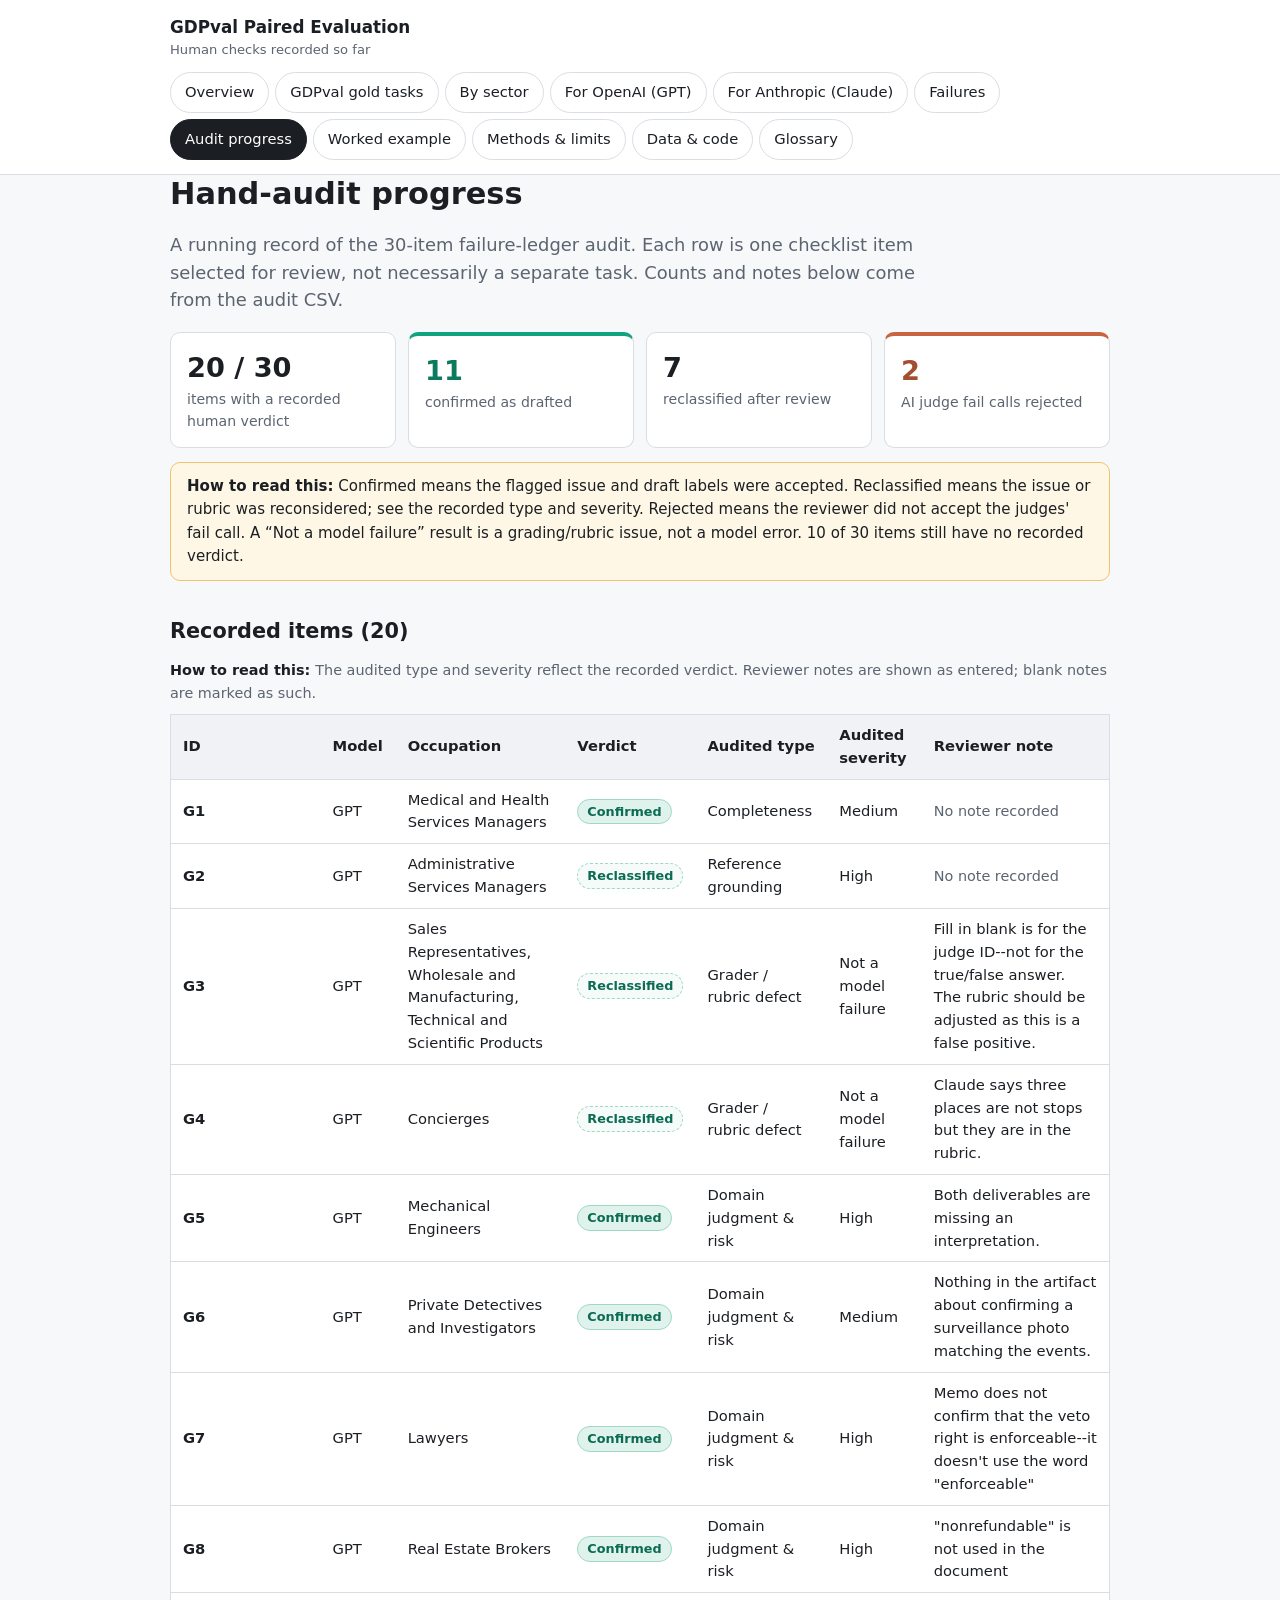
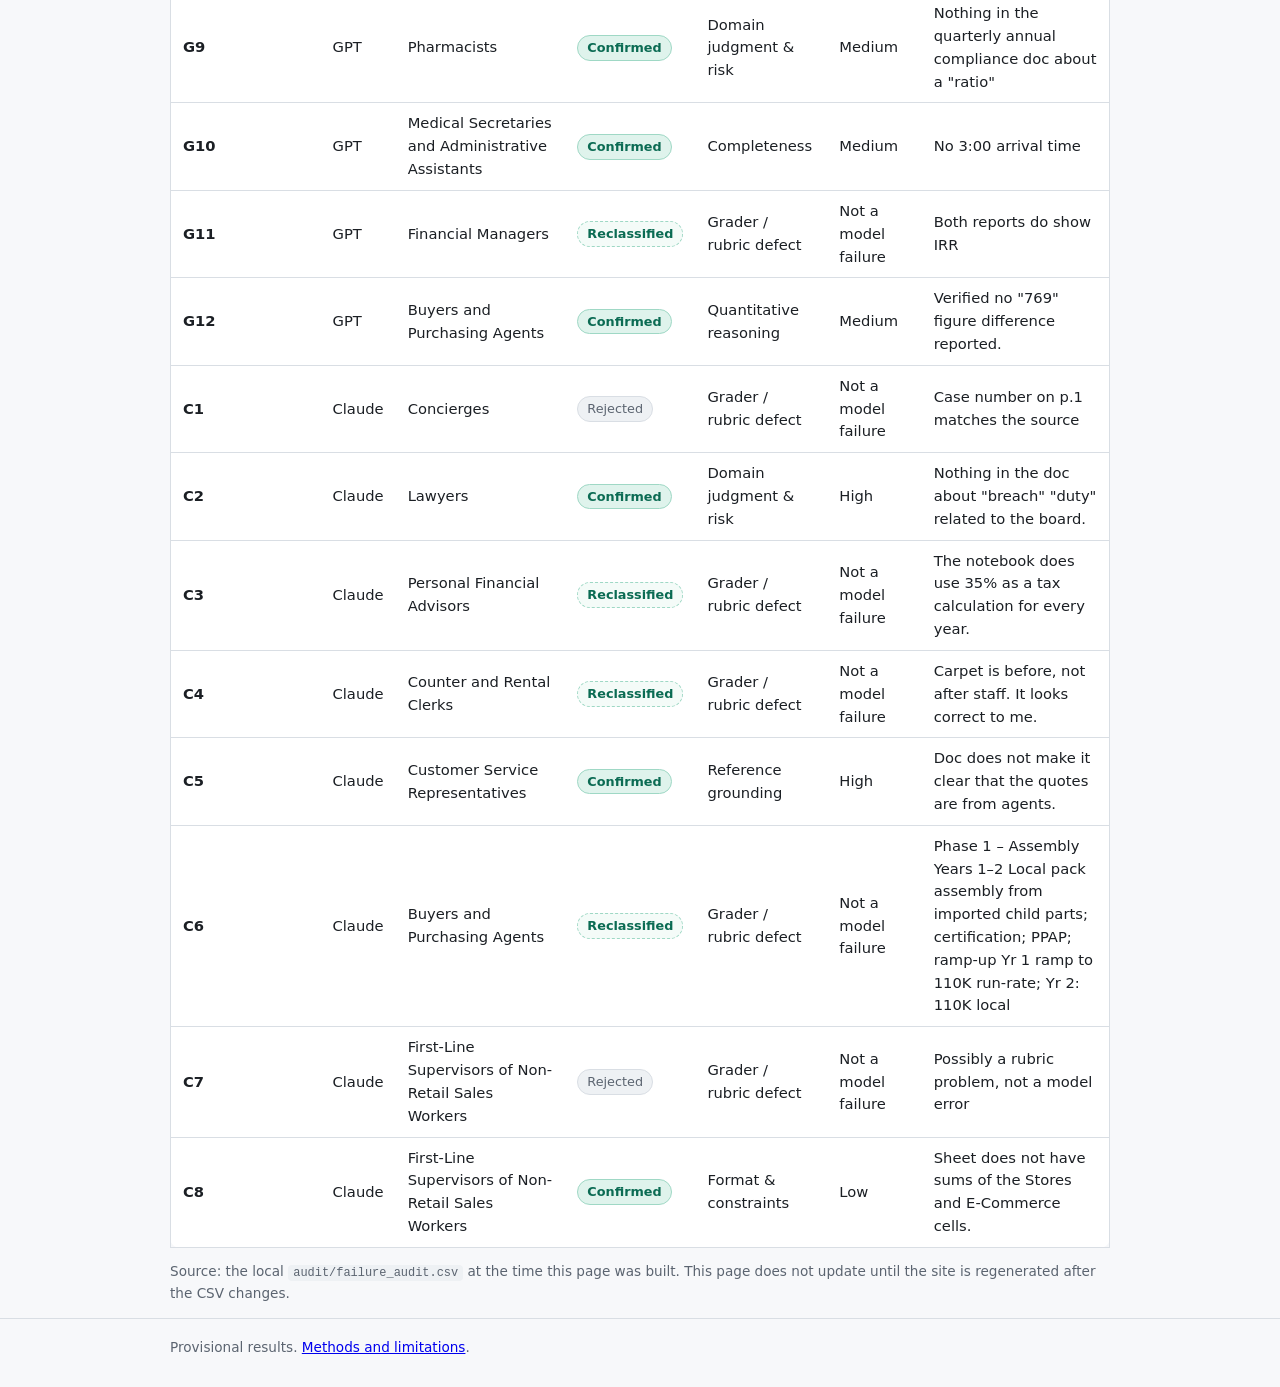
==== audit.html @ f873a6ce "Add hand-audit progress page Co-authored-by: Copilot <223556219+Copilot@users.noreply.github.com>" ====
<!doctype html>
<html lang="en">
<head>
  <meta charset="utf-8">
  <meta name="viewport" content="width=device-width, initial-scale=1">
  <title>Audit progress · GDPval Paired Evaluation</title>
  <link rel="stylesheet" href="styles.css">
</head>
<body>
<header class="site">
  <div class="wrap">
    <div class="brand">GDPval Paired Evaluation<small>Human checks recorded so far</small></div>
    <nav class="tabs" aria-label="Sections">
      <a href="index.html">Overview</a>
      <a href="tasks.html">GDPval gold tasks</a>
      <a href="sectors.html">By sector</a>
      <a class="gpt" href="gpt.html">For OpenAI (GPT)</a>
      <a class="claude" href="claude.html">For Anthropic (Claude)</a>
      <a href="failures.html">Failures</a>
      <a href="audit.html" aria-current="page">Audit progress</a>
      <a href="example.html">Worked example</a>
      <a href="methods.html">Methods &amp; limits</a>
      <a href="data.html">Data &amp; code</a>
      <a href="glossary.html">Glossary</a>
    </nav>
  </div>
</header>

<main class="wrap">
  <h1>Hand-audit progress</h1>
  <p class="lede">A running record of the 30-item failure-ledger audit. Each row is one checklist item selected for review, not necessarily a separate task. Counts and notes below come from the audit CSV.</p>
  <div class="grid">
    <div class="stat"><div class="num">20 / 30</div><div class="label">items with a recorded human verdict</div></div>
    <div class="stat gpt"><div class="num">11</div><div class="label">confirmed as drafted</div></div>
    <div class="stat"><div class="num">7</div><div class="label">reclassified after review</div></div>
    <div class="stat claude"><div class="num">2</div><div class="label">AI judge fail calls rejected</div></div>
  </div>
  <p class="callout"><strong>How to read this:</strong> Confirmed means the flagged issue and draft labels were accepted. Reclassified means the issue or rubric was reconsidered; see the recorded type and severity. Rejected means the reviewer did not accept the judges' fail call. A “Not a model failure” result is a grading/rubric issue, not a model error. 10 of 30 items still have no recorded verdict.</p>
  <h2>Recorded items (20)</h2>
  <p class="howto">The audited type and severity reflect the recorded verdict. Reviewer notes are shown as entered; blank notes are marked as such.</p>
  <div class="table-wrap"><table class="numbers">
  <thead><tr><th>ID</th><th>Model</th><th>Occupation</th><th>Verdict</th><th>Audited type</th><th>Audited severity</th><th>Reviewer note</th></tr></thead>
  <tbody><tr><td><strong>G1</strong></td><td>GPT</td><td>Medical and Health Services Managers</td>
<td><span class="badge gpt">Confirmed</span></td>
<td>Completeness</td><td>Medium</td><td><span class="muted">No note recorded</span></td></tr>
<tr><td><strong>G2</strong></td><td>GPT</td><td>Administrative Services Managers</td>
<td><span class="badge weak">Reclassified</span></td>
<td>Reference grounding</td><td>High</td><td><span class="muted">No note recorded</span></td></tr>
<tr><td><strong>G3</strong></td><td>GPT</td><td>Sales Representatives, Wholesale and Manufacturing, Technical and Scientific Products</td>
<td><span class="badge weak">Reclassified</span></td>
<td>Grader / rubric defect</td><td>Not a model failure</td><td>Fill in blank is for the judge ID--not for the true/false answer. The rubric should be adjusted as this is a false positive.</td></tr>
<tr><td><strong>G4</strong></td><td>GPT</td><td>Concierges</td>
<td><span class="badge weak">Reclassified</span></td>
<td>Grader / rubric defect</td><td>Not a model failure</td><td>Claude says three places are not stops but they are in the rubric.</td></tr>
<tr><td><strong>G5</strong></td><td>GPT</td><td>Mechanical Engineers</td>
<td><span class="badge gpt">Confirmed</span></td>
<td>Domain judgment &amp; risk</td><td>High</td><td>Both deliverables are missing an interpretation.</td></tr>
<tr><td><strong>G6</strong></td><td>GPT</td><td>Private Detectives and Investigators</td>
<td><span class="badge gpt">Confirmed</span></td>
<td>Domain judgment &amp; risk</td><td>Medium</td><td>Nothing in the artifact about confirming a surveillance photo matching the events.</td></tr>
<tr><td><strong>G7</strong></td><td>GPT</td><td>Lawyers</td>
<td><span class="badge gpt">Confirmed</span></td>
<td>Domain judgment &amp; risk</td><td>High</td><td>Memo does not confirm that the veto right is enforceable--it doesn&#x27;t use the word &quot;enforceable&quot;</td></tr>
<tr><td><strong>G8</strong></td><td>GPT</td><td>Real Estate Brokers</td>
<td><span class="badge gpt">Confirmed</span></td>
<td>Domain judgment &amp; risk</td><td>High</td><td>&quot;nonrefundable&quot; is not used in the document</td></tr>
<tr><td><strong>G9</strong></td><td>GPT</td><td>Pharmacists</td>
<td><span class="badge gpt">Confirmed</span></td>
<td>Domain judgment &amp; risk</td><td>Medium</td><td>Nothing in the quarterly annual compliance doc about a &quot;ratio&quot;</td></tr>
<tr><td><strong>G10</strong></td><td>GPT</td><td>Medical Secretaries and Administrative Assistants</td>
<td><span class="badge gpt">Confirmed</span></td>
<td>Completeness</td><td>Medium</td><td>No 3:00 arrival time</td></tr>
<tr><td><strong>G11</strong></td><td>GPT</td><td>Financial Managers</td>
<td><span class="badge weak">Reclassified</span></td>
<td>Grader / rubric defect</td><td>Not a model failure</td><td>Both reports do show IRR</td></tr>
<tr><td><strong>G12</strong></td><td>GPT</td><td>Buyers and Purchasing Agents</td>
<td><span class="badge gpt">Confirmed</span></td>
<td>Quantitative reasoning</td><td>Medium</td><td>Verified no &quot;769&quot; figure difference reported.</td></tr>
<tr><td><strong>C1</strong></td><td>Claude</td><td>Concierges</td>
<td><span class="badge even">Rejected</span></td>
<td>Grader / rubric defect</td><td>Not a model failure</td><td>Case number on p.1 matches the source</td></tr>
<tr><td><strong>C2</strong></td><td>Claude</td><td>Lawyers</td>
<td><span class="badge gpt">Confirmed</span></td>
<td>Domain judgment &amp; risk</td><td>High</td><td>Nothing in the doc about &quot;breach&quot; &quot;duty&quot; related to the board.</td></tr>
<tr><td><strong>C3</strong></td><td>Claude</td><td>Personal Financial Advisors</td>
<td><span class="badge weak">Reclassified</span></td>
<td>Grader / rubric defect</td><td>Not a model failure</td><td>The notebook does use 35% as a tax calculation for every year.</td></tr>
<tr><td><strong>C4</strong></td><td>Claude</td><td>Counter and Rental Clerks</td>
<td><span class="badge weak">Reclassified</span></td>
<td>Grader / rubric defect</td><td>Not a model failure</td><td>Carpet is before, not after staff. It looks correct to me.</td></tr>
<tr><td><strong>C5</strong></td><td>Claude</td><td>Customer Service Representatives</td>
<td><span class="badge gpt">Confirmed</span></td>
<td>Reference grounding</td><td>High</td><td>Doc does not make it clear that the quotes are from agents.</td></tr>
<tr><td><strong>C6</strong></td><td>Claude</td><td>Buyers and Purchasing Agents</td>
<td><span class="badge weak">Reclassified</span></td>
<td>Grader / rubric defect</td><td>Not a model failure</td><td>Phase 1 – Assembly	Years 1–2	Local pack assembly from imported child parts; certification; PPAP; ramp-up	Yr 1 ramp to 110K run-rate; Yr 2: 110K local</td></tr>
<tr><td><strong>C7</strong></td><td>Claude</td><td>First-Line Supervisors of Non-Retail Sales Workers</td>
<td><span class="badge even">Rejected</span></td>
<td>Grader / rubric defect</td><td>Not a model failure</td><td>Possibly a rubric problem, not a model error</td></tr>
<tr><td><strong>C8</strong></td><td>Claude</td><td>First-Line Supervisors of Non-Retail Sales Workers</td>
<td><span class="badge gpt">Confirmed</span></td>
<td>Format &amp; constraints</td><td>Low</td><td>Sheet does not have sums of the Stores and E-Commerce cells.</td></tr></tbody>
  </table></div>
  <p class="note">Source: the local <code>audit/failure_audit.csv</code> at the time this page was built. This page does not update until the site is regenerated after the CSV changes.</p>

</main>

<footer class="site"><div class="wrap">Provisional results. <a href="methods.html">Methods and limitations</a>.</div></footer>
</body>
</html>
---- styles.css ----
:root {
  --ink: #1b1f24;
  --muted: #5b6470;
  --line: #d9dee4;
  --bg: #f7f8fa;
  --card: #ffffff;
  --accent: #2f5bd3;
  --gpt: #10a37f;
  --claude: #c96442;
  --warn-bg: #fff7e6;
  --warn-line: #f0c36d;
  --radius: 10px;
}

* { box-sizing: border-box; }

body {
  margin: 0;
  font-family: system-ui, -apple-system, "Segoe UI", Roboto, sans-serif;
  color: var(--ink);
  background: var(--bg);
  line-height: 1.55;
}

header.site {
  background: var(--card);
  border-bottom: 1px solid var(--line);
}

.wrap {
  max-width: 980px;
  margin: 0 auto;
  padding: 0 20px;
}

header.site .wrap {
  display: flex;
  flex-wrap: wrap;
  align-items: center;
  justify-content: space-between;
  gap: 12px;
  padding-top: 14px;
  padding-bottom: 14px;
}

.brand { font-weight: 700; font-size: 1.05rem; }
.brand small { display: block; font-weight: 400; color: var(--muted); font-size: 0.82rem; }

nav.tabs { display: flex; flex-wrap: wrap; gap: 6px; }

nav.tabs a {
  padding: 8px 14px;
  border-radius: 999px;
  color: var(--ink);
  text-decoration: none;
  border: 1px solid var(--line);
  font-size: 0.92rem;
}

nav.tabs a:hover { border-color: var(--accent); }
nav.tabs a[aria-current="page"] { background: var(--ink); color: #fff; border-color: var(--ink); }
nav.tabs a.gpt[aria-current="page"] { background: var(--gpt); border-color: var(--gpt); }
nav.tabs a.claude[aria-current="page"] { background: var(--claude); border-color: var(--claude); }

main { padding: 28px 0 48px; }

h1 { font-size: 1.9rem; line-height: 1.25; margin: 0 0 10px; }
h2 { font-size: 1.3rem; margin: 34px 0 12px; }
h3 { font-size: 1.05rem; margin: 20px 0 8px; }

.lede { font-size: 1.12rem; color: var(--muted); max-width: 760px; }

.card {
  background: var(--card);
  border: 1px solid var(--line);
  border-radius: var(--radius);
  padding: 18px 20px;
  margin: 14px 0;
}

.card.gpt { border-left: 5px solid var(--gpt); }
.card.claude { border-left: 5px solid var(--claude); }

.callout {
  background: var(--warn-bg);
  border: 1px solid var(--warn-line);
  border-radius: var(--radius);
  padding: 12px 16px;
  margin: 14px 0;
  font-size: 0.94rem;
}

.grid {
  display: grid;
  grid-template-columns: repeat(auto-fit, minmax(210px, 1fr));
  gap: 12px;
}

.stat { background: var(--card); border: 1px solid var(--line); border-radius: var(--radius); padding: 14px 16px; }
.stat .num { font-size: 1.7rem; font-weight: 700; }
.stat .label { color: var(--muted); font-size: 0.88rem; }

.bars { display: grid; gap: 10px; margin: 8px 0; }
.bar-row { display: grid; grid-template-columns: 90px 1fr 110px; align-items: center; gap: 10px; font-size: 0.92rem; }
.bar-track { background: #e9edf1; border-radius: 6px; height: 20px; overflow: hidden; }
.bar-fill { height: 100%; border-radius: 6px; }
.bar-fill.gpt { background: var(--gpt); }
.bar-fill.claude { background: var(--claude); }

.table-wrap { overflow-x: auto; }

table {
  width: 100%;
  border-collapse: collapse;
  background: var(--card);
  border: 1px solid var(--line);
  border-radius: var(--radius);
  font-size: 0.92rem;
}

th, td { padding: 9px 12px; border-bottom: 1px solid var(--line); text-align: left; vertical-align: top; }
th { background: #f0f2f5; font-weight: 600; }
td.n, th.n { text-align: right; white-space: nowrap; }
tr:last-child td { border-bottom: none; }

blockquote {
  margin: 12px 0;
  padding: 10px 16px;
  border-left: 4px solid var(--accent);
  background: var(--card);
  font-style: italic;
}

ul.tight li { margin: 4px 0; }
code { background: #eef1f4; padding: 1px 5px; border-radius: 4px; font-size: 0.88em; }

.muted { color: var(--muted); font-size: 0.9rem; }
blockquote.prompt { font-style: normal; font-size: 0.95rem; }
.pair { display: grid; grid-template-columns: 1fr 1fr; gap: 14px; }
.pair .card h3 { margin-top: 0; }
.excerpt p:not(.muted) { font-size: 0.93rem; }
ol.outline { margin: 0; padding-left: 22px; font-size: 0.9rem; }
ol.outline li { margin: 2px 0; }
a.download { font-weight: 600; }
mark { background: #fff1a8; padding: 0 2px; }
table.evidence td:first-child { width: 30%; font-weight: 500; }
table.evidence td { font-size: 0.88rem; }
table.matrix td, table.matrix th { font-size: 0.85rem; padding: 6px 8px; }
table.matrix th.gpt-h { border-bottom: 3px solid var(--gpt); text-align: center; }
table.matrix th.claude-h { border-bottom: 3px solid var(--claude); text-align: center; }
td.v { text-align: center; font-weight: 700; }
.v-pass { color: #1a7f37; }
.v-fail { color: #c62828; background: #fdecec; }
.v-unv { color: var(--muted); }
details { margin: 18px 0; }
summary { cursor: pointer; font-weight: 600; padding: 8px 0; }

.plain {
  background: #eef4ff;
  border: 1px solid #c7d7fb;
  border-radius: var(--radius);
  padding: 14px 18px;
  margin: 16px 0;
}
.plain > strong:first-child { display: block; margin-bottom: 4px; color: var(--accent); }
.plain p:last-child, .plain ul:last-child { margin-bottom: 0; }
.howto { color: var(--muted); font-size: 0.9rem; margin: 6px 0 10px; }
.howto::before { content: "How to read this: "; font-weight: 600; color: var(--ink); }
a.term { color: inherit; text-decoration: underline dotted var(--accent); text-underline-offset: 3px; }
a.term:hover { color: var(--accent); }
ol.steps { list-style: none; counter-reset: step; padding: 0; display: grid; gap: 10px; grid-template-columns: repeat(auto-fit, minmax(200px, 1fr)); }
ol.steps li { counter-increment: step; background: var(--card); border: 1px solid var(--line); border-radius: var(--radius); padding: 12px 14px; font-size: 0.93rem; }
ol.steps li::before { content: counter(step); display: inline-grid; place-items: center; width: 24px; height: 24px; border-radius: 50%; background: var(--accent); color: #fff; font-weight: 700; font-size: 0.8rem; margin-bottom: 6px; }
ol.steps li strong { display: block; }
dl.glossary { margin: 0; }
dl.glossary dt { font-weight: 700; margin-top: 16px; scroll-margin-top: 16px; }
dl.glossary dt:target { background: #fff1a8; }
dl.glossary dd { margin: 4px 0 0; }
dl.glossary dd .eg { color: var(--muted); font-size: 0.9rem; }

footer.site {
  border-top: 1px solid var(--line);
  color: var(--muted);
  font-size: 0.85rem;
  padding: 18px 0 30px;
}

@media (max-width: 560px) {
  h1 { font-size: 1.5rem; }
  .bar-row { grid-template-columns: 70px 1fr 90px; }
}

@media (max-width: 760px) {
  .pair { grid-template-columns: 1fr; }
}

figure.card { margin: 12px 0; padding: 10px; }

/* Scannable results */
.stat.gpt { border-top: 4px solid var(--gpt); } .stat.gpt .num { color: #0b7a5f; }
.stat.claude { border-top: 4px solid var(--claude); } .stat.claude .num { color: #a24e30; }
.badge { display: inline-block; padding: 2px 9px; border-radius: 999px; font-size: 0.8rem; font-weight: 600; white-space: nowrap; }
.badge.gpt { background: #dff3ec; color: #0b6b53; border: 1px solid #9fd8c5; }
.badge.claude { background: #f9e6de; color: #96441f; border: 1px solid #e8b29c; }
.badge.even { background: #eef1f4; color: var(--muted); border: 1px solid var(--line); font-weight: 500; }
table.scorecard td.win.gpt { background: #e9f7f2; color: #0b6b53; font-weight: 700; }
table.scorecard td.win.claude { background: #fbefe9; color: #96441f; font-weight: 700; }
table.scorecard td.win::before { content: "\2713\00a0"; }
table.scorecard tr.group td { background: #f7f8fa; color: var(--muted); font-size: 0.78rem; font-weight: 600; text-transform: uppercase; letter-spacing: .04em; padding: 6px 12px; }
table.scorecard tr.headline td { border-top: 2px solid var(--ink); border-bottom: 2px solid var(--ink); }
.mini { height: 6px; background: #e9edf1; border-radius: 3px; margin-top: 4px; min-width: 80px; overflow: hidden; }
.mini span { display: block; height: 100%; }
.mini .gpt { background: var(--gpt); } .mini .claude { background: var(--claude); }
.legend { display: flex; flex-wrap: wrap; gap: 14px; font-size: 0.85rem; color: var(--muted); margin-bottom: 10px; }
.legend span { display: inline-flex; align-items: center; gap: 6px; }
.sw { display: inline-block; width: 14px; height: 14px; border-radius: 3px; }
.sw.gpt, .seg.gpt { background: var(--gpt); }
.sw.claude, .seg.claude { background: var(--claude); }
.sw.tie, .seg.tie { background: #8a939d; }
.sw.unk, .seg.unk { background: repeating-linear-gradient(45deg, #e4e8ec 0 6px, #f3f5f7 6px 12px); }
.stack-row { display: grid; grid-template-columns: 120px 1fr 180px; gap: 12px; align-items: center; margin: 8px 0; }
.stack-row .who { font-weight: 600; font-size: 0.92rem; }
.stack { display: flex; height: 30px; border-radius: 6px; overflow: hidden; border: 1px solid var(--line); }
.seg { display: flex; align-items: center; justify-content: center; color: #fff; font-size: 0.82rem; font-weight: 700; min-width: 0; }
.seg.unk { color: var(--muted); }
@media (max-width: 760px) { .stack-row { grid-template-columns: 1fr; gap: 4px; } }

/* Head-to-head judge chart */
.h2h { padding: 8px 16px; }
.h2h-row { display: grid; grid-template-columns: 170px 1fr 1fr 110px; gap: 0 10px; align-items: center; padding: 10px 0; border-top: 1px solid var(--line); }
.h2h-row.h2h-head { border-top: 0; padding: 4px 0; font-size: 0.8rem; font-weight: 600; color: var(--muted); text-transform: uppercase; letter-spacing: .04em; }
.h2h-row .r { text-align: right; }
.h2h-row.key { background: #fffbea; margin: 0 -16px; padding: 12px 16px; border-top: 0; }
.h2h .who { font-weight: 600; }
.h2h .who small { display: block; font-weight: 500; color: var(--muted); font-size: 0.78rem; }
.h2h .side { display: flex; align-items: center; gap: 8px; }
.h2h .side.gpt { justify-content: flex-end; border-right: 2px solid var(--ink); padding-right: 0; }
.h2h .side i { display: block; height: 24px; }
.h2h .side.gpt i { background: var(--gpt); border-radius: 4px 0 0 4px; }
.h2h .side.claude i { background: var(--claude); border-radius: 0 4px 4px 0; }
.h2h .side b { font-size: 1.15rem; }
.h2h .side.gpt b { color: #0b7a5f; } .h2h .side.claude b { color: #a24e30; }
.h2h .none { text-align: right; color: var(--muted); font-size: 1.05rem; }
details.explain { background: var(--card); border: 1px solid var(--line); border-radius: var(--radius); padding: 10px 14px; margin: 12px 0; }
details.explain summary { cursor: pointer; font-weight: 600; }
@media (max-width: 760px) { .h2h-row { grid-template-columns: 1fr 1fr; gap: 6px 10px; } .h2h-row .who, .h2h-row .none { grid-column: 1 / -1; text-align: left; } .h2h-row.h2h-head { display: none; } .h2h .none::after { content: " no clear winner"; font-size: .85rem; } }
/* Sector number tables */
.badge.weak { background: #f4fbf8; color: #0b6b53; border: 1px dashed #9fd8c5; }
.pnote { font-size: 0.75rem; color: var(--muted); margin-top: 2px; white-space: nowrap; }
.wg { color: #0b7a5f; font-weight: 700; } .wc { color: #a24e30; font-weight: 700; }
table.numbers th small { font-weight: 500; }
table.numbers td, table.numbers th { vertical-align: middle; }
p.note { font-size: 0.85rem; color: var(--muted); }
table.numbers th.n { white-space: normal; }
table.numbers td:first-child { min-width: 150px; }
table.numbers .mini { min-width: 60px; }

/* ---- Failures ledger, cost and trust sections ---- */
.sev { display: inline-block; padding: 2px 8px; border-radius: 999px; font-size: 0.78rem; font-weight: 600; white-space: nowrap; }
.sev-high { background: #fdecec; color: #b42318; border: 1px solid #f3b4ae; }
.sev-med { background: #fff4e0; color: #8a5300; border: 1px solid #f1cf8f; }
.sev-low { background: #eef1f4; color: var(--muted); border: 1px solid var(--line); }
.sev-na { background: #eef3fb; color: #2f5597; border: 1px dashed #9db5dd; }
table.ledger td { font-size: 0.86rem; }
table.ledger td:nth-child(2), table.ledger td:nth-child(3) { min-width: 200px; }
code.hash { word-break: break-all; font-size: 0.78rem; }
table.cost td.n b { font-size: 1rem; }
.checklist { list-style: none; padding: 0; display: grid; gap: 8px; grid-template-columns: repeat(auto-fit, minmax(230px, 1fr)); }
.checklist li { background: var(--card); border: 1px solid var(--line); border-radius: var(--radius); padding: 10px 12px; font-size: 0.9rem; }
.checklist li b { display: block; }
.checklist li .st { font-size: 0.78rem; font-weight: 600; }
.st.done { color: #1a7f37; } .st.done::before { content: "\2713\00a0"; }
.st.part { color: #8a5300; } .st.part::before { content: "\25D0\00a0"; }

/* ---- Pitch box and dataset spec card ---- */
.card.pitch h3 { margin-top: 0; }
.card.pitch ul { margin-bottom: 0; }
table.spec { width: 100%; }
table.spec th { text-align: left; width: 190px; vertical-align: top; background: var(--card); white-space: nowrap; }
table.spec td { vertical-align: top; }
@media (max-width: 640px) { table.spec th { white-space: normal; width: 110px; } }
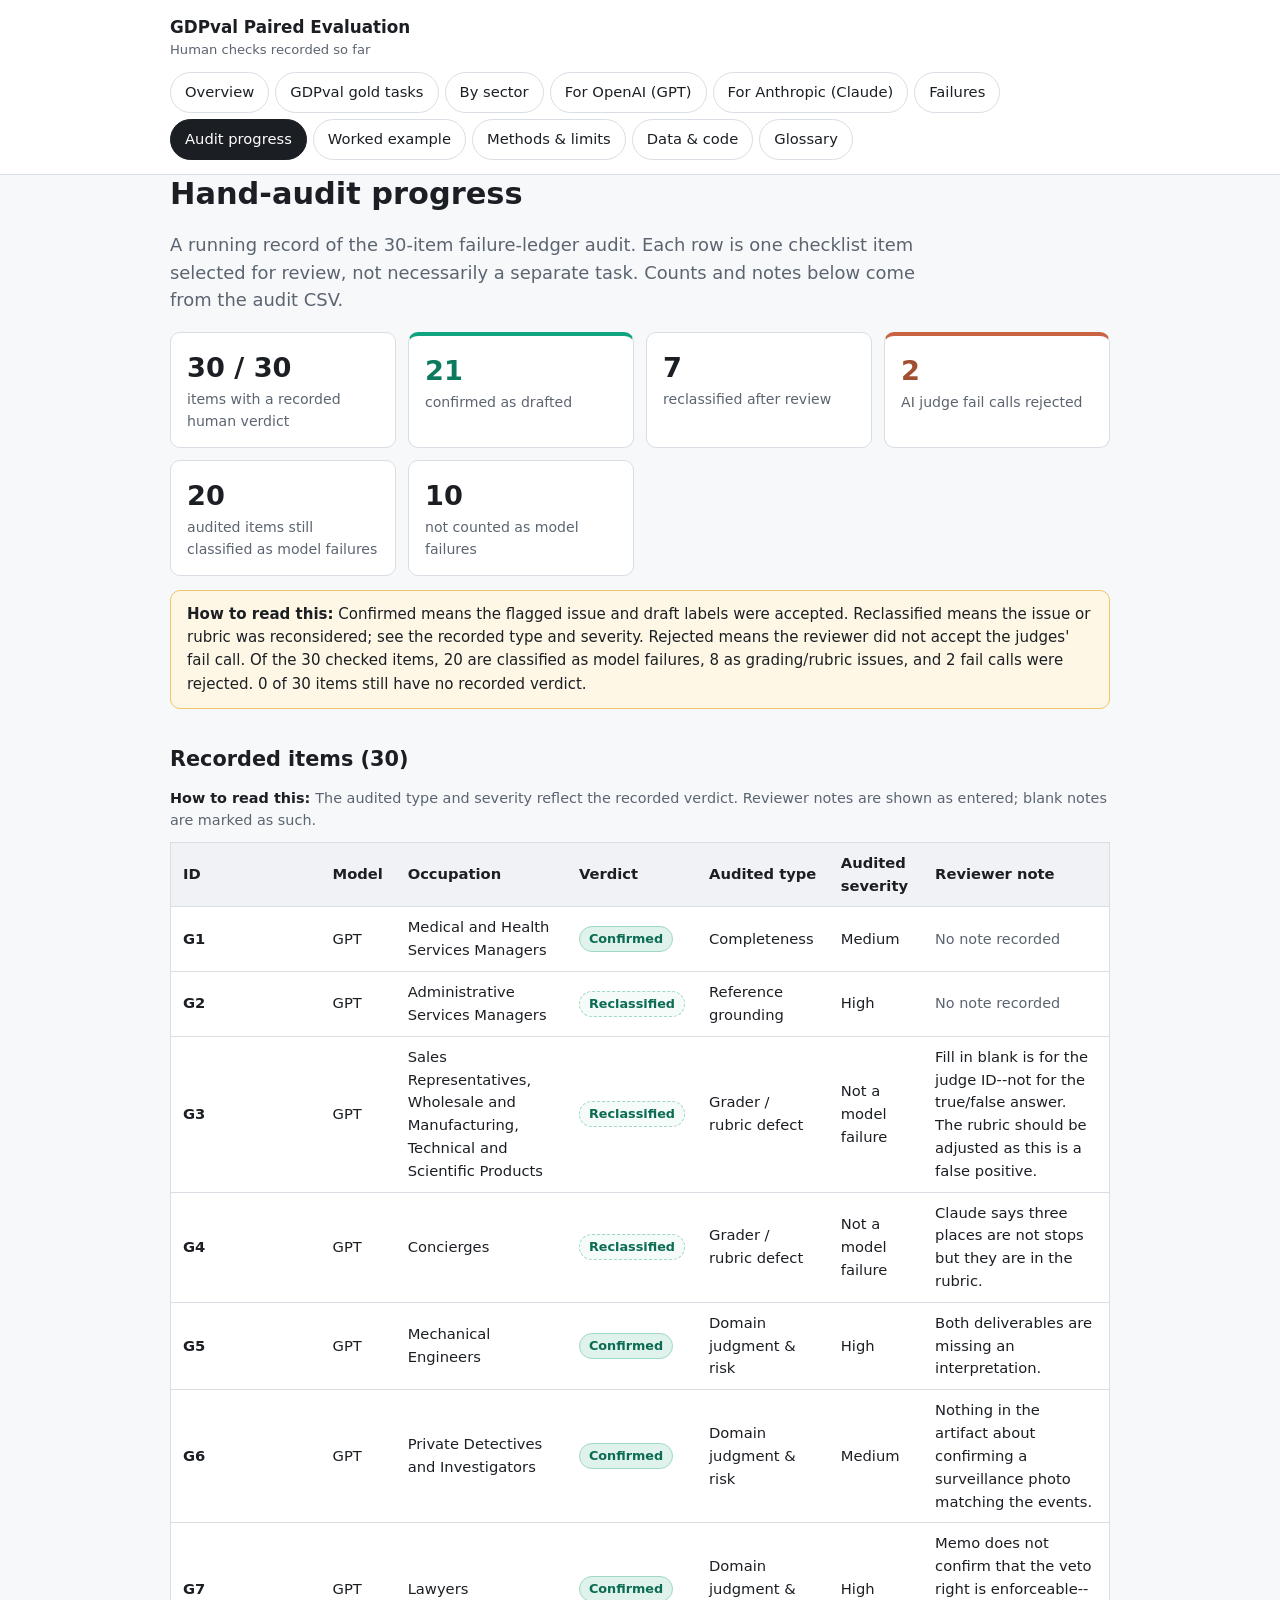
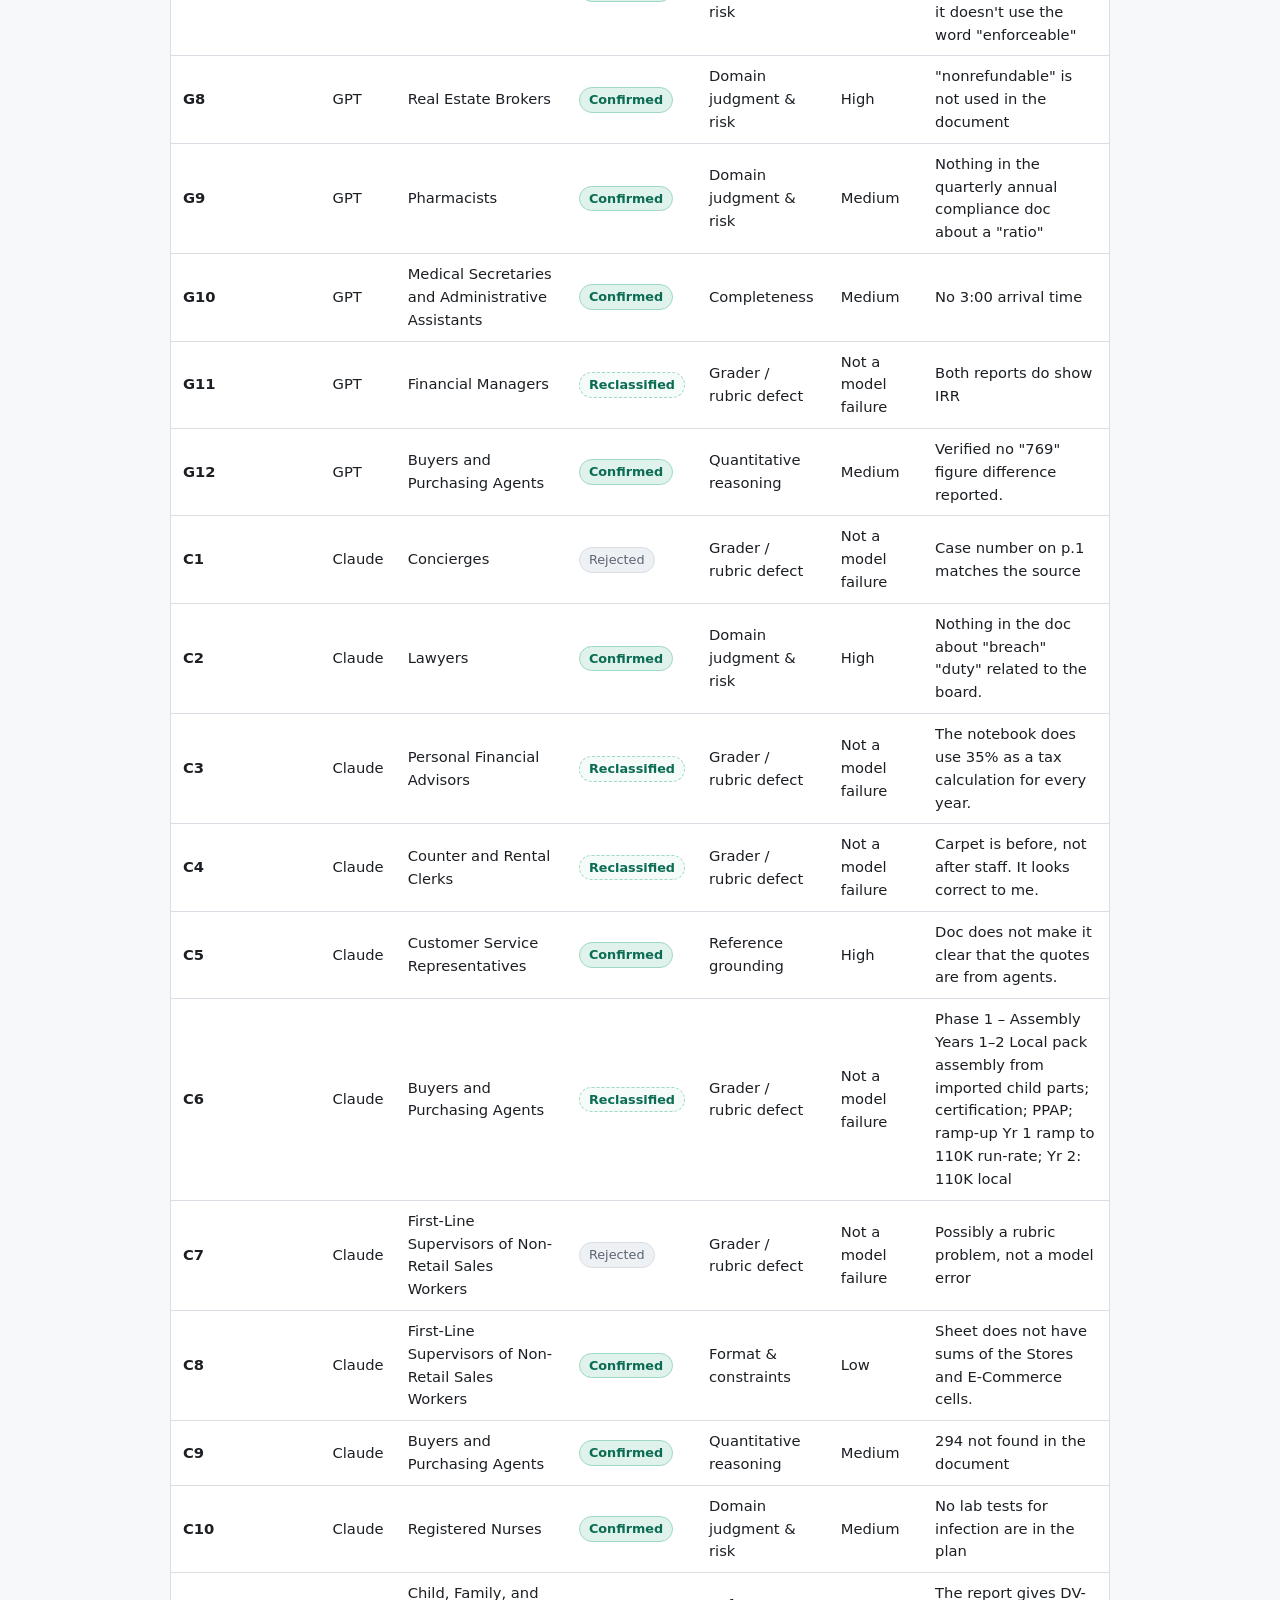
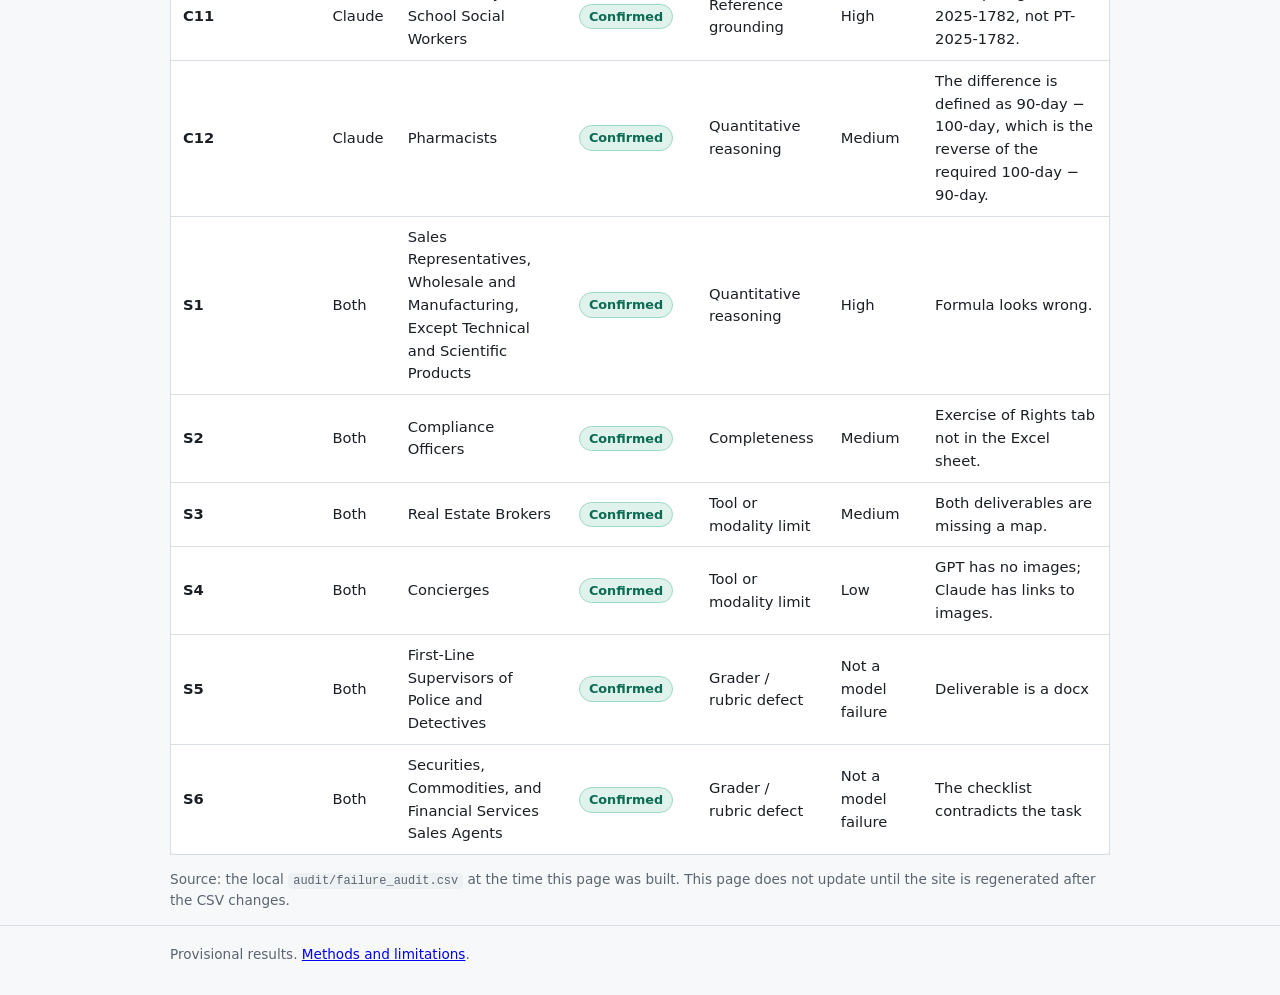
==== commit 35f23146: "Publish completed failure ledger hand audit Co-authored-by: Copilot <223556219+Copilot@users.noreply" ====
--- a/audit.html
+++ b/audit.html
@@ -30,13 +30,15 @@
   <h1>Hand-audit progress</h1>
   <p class="lede">A running record of the 30-item failure-ledger audit. Each row is one checklist item selected for review, not necessarily a separate task. Counts and notes below come from the audit CSV.</p>
   <div class="grid">
-    <div class="stat"><div class="num">20 / 30</div><div class="label">items with a recorded human verdict</div></div>
-    <div class="stat gpt"><div class="num">11</div><div class="label">confirmed as drafted</div></div>
+    <div class="stat"><div class="num">30 / 30</div><div class="label">items with a recorded human verdict</div></div>
+    <div class="stat gpt"><div class="num">21</div><div class="label">confirmed as drafted</div></div>
     <div class="stat"><div class="num">7</div><div class="label">reclassified after review</div></div>
     <div class="stat claude"><div class="num">2</div><div class="label">AI judge fail calls rejected</div></div>
+    <div class="stat"><div class="num">20</div><div class="label">audited items still classified as model failures</div></div>
+    <div class="stat"><div class="num">10</div><div class="label">not counted as model failures</div></div>
   </div>
-  <p class="callout"><strong>How to read this:</strong> Confirmed means the flagged issue and draft labels were accepted. Reclassified means the issue or rubric was reconsidered; see the recorded type and severity. Rejected means the reviewer did not accept the judges' fail call. A “Not a model failure” result is a grading/rubric issue, not a model error. 10 of 30 items still have no recorded verdict.</p>
-  <h2>Recorded items (20)</h2>
+  <p class="callout"><strong>How to read this:</strong> Confirmed means the flagged issue and draft labels were accepted. Reclassified means the issue or rubric was reconsidered; see the recorded type and severity. Rejected means the reviewer did not accept the judges' fail call. Of the 30 checked items, 20 are classified as model failures, 8 as grading/rubric issues, and 2 fail calls were rejected. 0 of 30 items still have no recorded verdict.</p>
+  <h2>Recorded items (30)</h2>
   <p class="howto">The audited type and severity reflect the recorded verdict. Reviewer notes are shown as entered; blank notes are marked as such.</p>
   <div class="table-wrap"><table class="numbers">
   <thead><tr><th>ID</th><th>Model</th><th>Occupation</th><th>Verdict</th><th>Audited type</th><th>Audited severity</th><th>Reviewer note</th></tr></thead>
@@ -99,7 +101,37 @@
 <td>Grader / rubric defect</td><td>Not a model failure</td><td>Possibly a rubric problem, not a model error</td></tr>
 <tr><td><strong>C8</strong></td><td>Claude</td><td>First-Line Supervisors of Non-Retail Sales Workers</td>
 <td><span class="badge gpt">Confirmed</span></td>
-<td>Format &amp; constraints</td><td>Low</td><td>Sheet does not have sums of the Stores and E-Commerce cells.</td></tr></tbody>
+<td>Format &amp; constraints</td><td>Low</td><td>Sheet does not have sums of the Stores and E-Commerce cells.</td></tr>
+<tr><td><strong>C9</strong></td><td>Claude</td><td>Buyers and Purchasing Agents</td>
+<td><span class="badge gpt">Confirmed</span></td>
+<td>Quantitative reasoning</td><td>Medium</td><td>294 not found in the document</td></tr>
+<tr><td><strong>C10</strong></td><td>Claude</td><td>Registered Nurses</td>
+<td><span class="badge gpt">Confirmed</span></td>
+<td>Domain judgment &amp; risk</td><td>Medium</td><td>No lab tests for infection are in the plan</td></tr>
+<tr><td><strong>C11</strong></td><td>Claude</td><td>Child, Family, and School Social Workers</td>
+<td><span class="badge gpt">Confirmed</span></td>
+<td>Reference grounding</td><td>High</td><td>The report gives DV-2025-1782, not PT-2025-1782.</td></tr>
+<tr><td><strong>C12</strong></td><td>Claude</td><td>Pharmacists</td>
+<td><span class="badge gpt">Confirmed</span></td>
+<td>Quantitative reasoning</td><td>Medium</td><td>The difference is defined as 90-day − 100-day, which is the reverse of the required 100-day − 90-day.</td></tr>
+<tr><td><strong>S1</strong></td><td>Both</td><td>Sales Representatives, Wholesale and Manufacturing, Except Technical and Scientific Products</td>
+<td><span class="badge gpt">Confirmed</span></td>
+<td>Quantitative reasoning</td><td>High</td><td>Formula looks wrong.</td></tr>
+<tr><td><strong>S2</strong></td><td>Both</td><td>Compliance Officers</td>
+<td><span class="badge gpt">Confirmed</span></td>
+<td>Completeness</td><td>Medium</td><td>Exercise of Rights tab not in the Excel sheet.</td></tr>
+<tr><td><strong>S3</strong></td><td>Both</td><td>Real Estate Brokers</td>
+<td><span class="badge gpt">Confirmed</span></td>
+<td>Tool or modality limit</td><td>Medium</td><td>Both deliverables are missing a map.</td></tr>
+<tr><td><strong>S4</strong></td><td>Both</td><td>Concierges</td>
+<td><span class="badge gpt">Confirmed</span></td>
+<td>Tool or modality limit</td><td>Low</td><td>GPT has no images; Claude has links to images.</td></tr>
+<tr><td><strong>S5</strong></td><td>Both</td><td>First-Line Supervisors of Police and Detectives</td>
+<td><span class="badge gpt">Confirmed</span></td>
+<td>Grader / rubric defect</td><td>Not a model failure</td><td>Deliverable is a docx</td></tr>
+<tr><td><strong>S6</strong></td><td>Both</td><td>Securities, Commodities, and Financial Services Sales Agents</td>
+<td><span class="badge gpt">Confirmed</span></td>
+<td>Grader / rubric defect</td><td>Not a model failure</td><td>The checklist contradicts the task</td></tr></tbody>
   </table></div>
   <p class="note">Source: the local <code>audit/failure_audit.csv</code> at the time this page was built. This page does not update until the site is regenerated after the CSV changes.</p>
 
